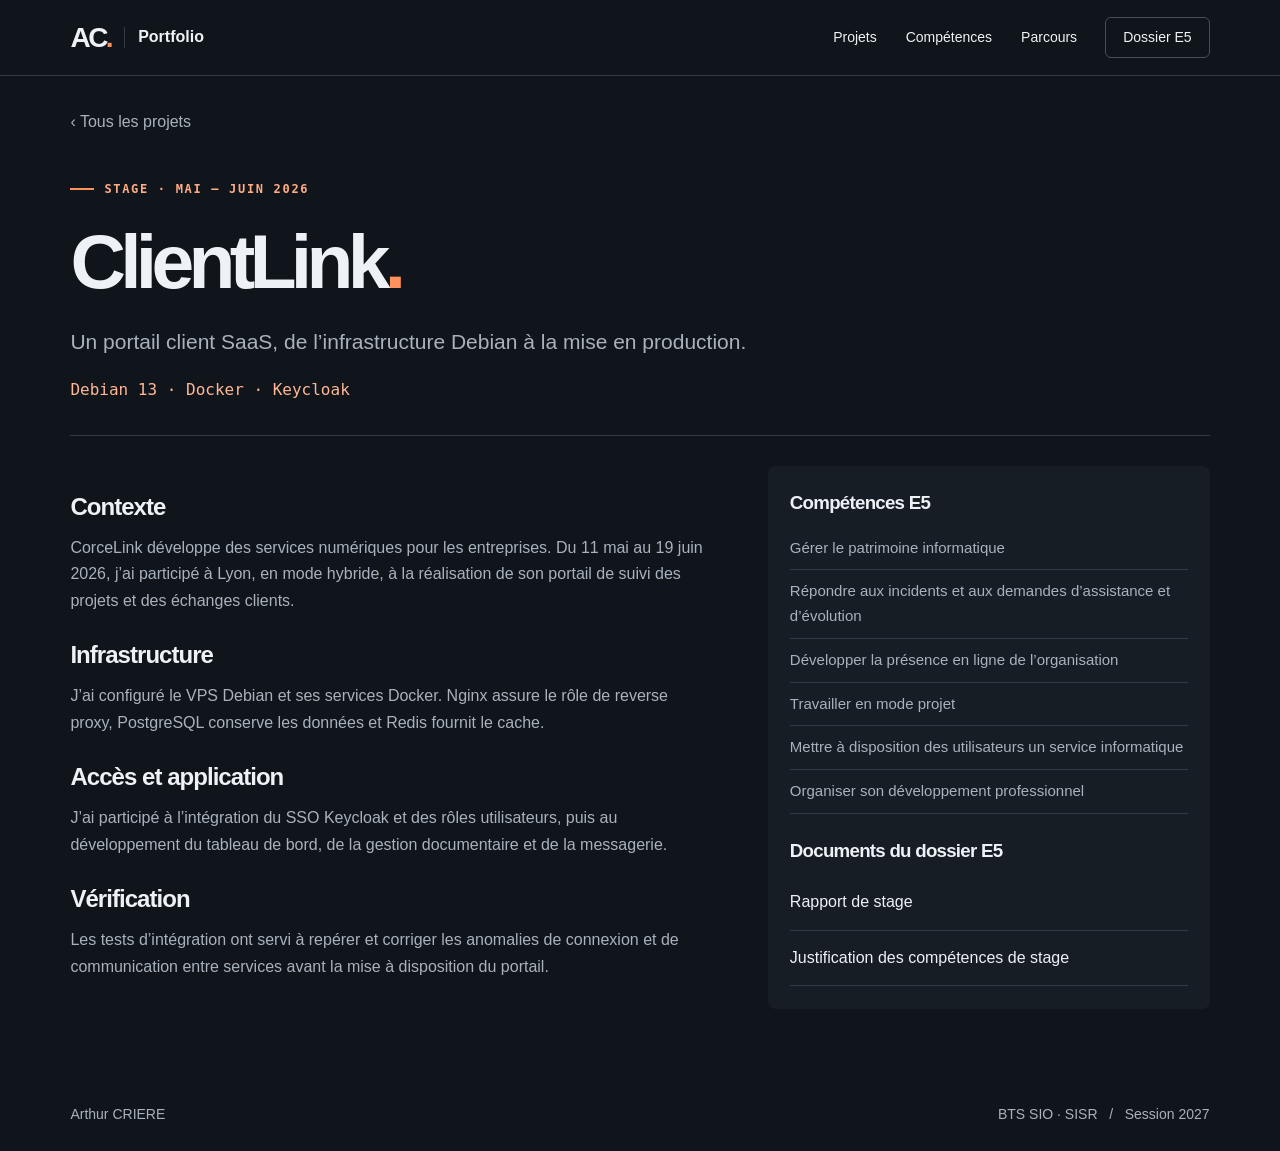
==== clientlink.html @ 7242820e "Publier le portfolio BTS SIO SISR pour GitHub Pages" ====
<!doctype html><html lang="fr"><head><meta charset="utf-8"><meta name="viewport" content="width=device-width,initial-scale=1"><title>ClientLink — Arthur CRIERE</title><meta name="description" content="Un portail client SaaS, de l’infrastructure Debian à la mise en production."><meta name="theme-color" content="#10151b"><link rel="icon" href="icon.svg"><link rel="stylesheet" href="style.css"></head><body><a class="skip" href="#main">Aller au contenu</a><header><div class="bar"><a class="brand" href="index.html" aria-label="Arthur CRIERE, accueil"><b>AC<span>.</span></b><i></i>Portfolio</a><nav aria-label="Navigation principale"><a href="index.html#projets">Projets</a><a href="index.html#competences">Compétences</a><a href="index.html#parcours">Parcours</a></nav><a class="dossier" href="index.html#dossier">Dossier E5</a></div></header><main class="detail" id="main"><a class="backlink" href="index.html#projets">‹ Tous les projets</a><div class="eyebrow"><i></i>STAGE · MAI – JUIN 2026</div><h1>ClientLink<span>.</span></h1><p class="lead">Un portail client SaaS, de l’infrastructure Debian à la mise en production.</p><div class="tags">Debian 13 · Docker · Keycloak</div><div class="detailgrid"><div><h2>Contexte</h2><p>CorceLink développe des services numériques pour les entreprises. Du 11 mai au 19 juin 2026, j’ai participé à Lyon, en mode hybride, à la réalisation de son portail de suivi des projets et des échanges clients.</p><h2>Infrastructure</h2><p>J’ai configuré le VPS Debian et ses services Docker. Nginx assure le rôle de reverse proxy, PostgreSQL conserve les données et Redis fournit le cache.</p><h2>Accès et application</h2><p>J’ai participé à l’intégration du SSO Keycloak et des rôles utilisateurs, puis au développement du tableau de bord, de la gestion documentaire et de la messagerie.</p><h2>Vérification</h2><p>Les tests d’intégration ont servi à repérer et corriger les anomalies de connexion et de communication entre services avant la mise à disposition du portail.</p></div><aside><h3>Compétences E5</h3><p class="skill">Gérer le patrimoine informatique</p><p class="skill">Répondre aux incidents et aux demandes d’assistance et d’évolution</p><p class="skill">Développer la présence en ligne de l’organisation</p><p class="skill">Travailler en mode projet</p><p class="skill">Mettre à disposition des utilisateurs un service informatique</p><p class="skill">Organiser son développement professionnel</p><h3>Documents du dossier E5</h3><div class="doc">Rapport de stage</div><div class="doc">Justification des compétences de stage</div></aside></div></main><footer>Arthur CRIERE <span>BTS SIO · SISR &nbsp; / &nbsp; Session 2027</span></footer><script src="transition.js"></script></body></html>
---- style.css ----
:root{color-scheme:dark;--bg:#10151b;--panel:#161d25;--text:#eef1f5;--muted:#a8b2bd;--line:#313b46;--orange:#ff915c;--mono:ui-monospace,"DejaVu Sans Mono",monospace}*{box-sizing:border-box}html{scroll-behavior:smooth;scroll-padding-top:30px}body{margin:0;background:var(--bg);color:var(--text);font:16px/1.55 Inter,"Helvetica Neue",Arial,sans-serif}main,.bar,footer{width:min(1240px,89%);margin:auto}a{color:inherit;text-decoration:none}a:focus-visible,button:focus-visible,summary:focus-visible{outline:3px solid var(--orange);outline-offset:5px}.skip{position:absolute;top:-100px}.skip:focus{top:4px;background:var(--bg);z-index:9}header{border-bottom:1px solid var(--line)}.bar{display:flex;align-items:center;height:75px;gap:28px}.brand{display:flex;align-items:center;gap:13px;font-size:16px;font-weight:600}.brand b{font-size:28px;letter-spacing:-2.5px}.brand i{width:1px;height:21px;background:var(--line)}nav{display:flex;gap:29px;margin-left:auto}nav a,.dossier{font-size:14px}.dossier,.secondary{border:1px solid #43505c;border-radius:6px}.dossier{padding:9px 17px}.brand span,h1 span,section h2>span{color:var(--orange)}nav a:hover,.doc:hover,.backlink:hover,.timeline a:hover{color:var(--orange)}.hero{display:grid;grid-template-columns:1fr 1fr;align-items:center;gap:4%;padding:64px 0 44px}.eyebrow,.meta,.strip,.caption,.tags,.thumb small{font-family:var(--mono)}.eyebrow{display:flex;align-items:center;gap:10px;font-size:12px;letter-spacing:.14em;font-weight:600;color:#ffac85}.eyebrow i{height:2px;width:24px;background:var(--orange)}h1,h2,h3,p{margin:0}h1{font-size:clamp(70px,7.7vw,116px);line-height:.89;letter-spacing:-.074em;margin:25px 0;font-weight:720}.intro h2{font-size:clamp(21px,1.9vw,29px);line-height:1.2;letter-spacing:-.045em}.intro p{max-width:490px;margin-top:14px}p{color:var(--muted);line-height:1.65}.buttons{display:flex;gap:10px;margin-top:25px}.primary,.secondary{padding:11px 18px;font-size:14px;font-weight:650}.primary{background:var(--orange);color:#19140f;border-radius:6px}.primary:hover{background:#ffab83}.secondary:hover,.dossier:hover{border-color:var(--orange)}.visual{position:relative;background:radial-gradient(ellipse at 50% 58%,#1f2a35,transparent 68%)}.visual img{width:100%;height:auto;display:block;animation:arrive .8s both}.caption{display:flex;justify-content:space-between;padding:14px 6px;border-top:1px solid var(--line);color:var(--muted);font-size:12px;letter-spacing:.09em}.corn{position:absolute;width:12px;height:12px;border-top:1px solid #687582;top:0}.tl{left:0;border-left:1px solid #687582}.tr{right:0;border-right:1px solid #687582}.strip{border-block:1px solid var(--line);display:flex;align-items:center;gap:25px;font-size:13px;color:#c0c9d2;padding:15px 0}.strip span+span{border-left:1px solid var(--line);padding-left:25px}.strip i{display:inline-block;background:var(--orange);width:7px;height:7px;margin-right:9px}.strip b{font-weight:400;color:#788695}.sectionhead{display:flex;align-items:center;justify-content:space-between;gap:14px}section[id]{padding:58px 0;border-bottom:1px solid var(--line)}section[id] h2{font-size:clamp(35px,4vw,56px);line-height:1.15;letter-spacing:-.062em;margin:9px 0 24px}.filters{display:flex;gap:4px;padding:3px;border:1px solid var(--line);border-radius:8px}.filters button{background:transparent;color:var(--muted);border:0;border-radius:5px;font:inherit;font-size:14px;padding:7px 13px;cursor:pointer}.filters button[aria-pressed=true]{background:#333e48;color:white}.grid{display:grid;grid-template-columns:repeat(3,1fr);gap:18px}.card{display:block;border:1px solid var(--line);border-radius:10px;overflow:hidden;background:var(--panel);transition:transform .22s,border-color .22s}.card:hover{transform:translateY(-4px);border-color:#9a715a}.card[hidden]{display:none}.thumb{height:165px;background-color:#27303a;background-image:linear-gradient(135deg,#ffffff06,transparent),radial-gradient(#808c9755 .8px,transparent .8px);background-size:auto,13px 13px;position:relative;overflow:hidden;border-bottom:1px solid var(--line)}.thumb0{background-color:#49332b}.thumb1{background-color:#283747}.thumb2{background-color:#263a37}.thumb small{position:absolute;bottom:10px;left:13px;font-size:11px;letter-spacing:.12em;color:#d8dfe4}.diagram{position:absolute;inset:0;display:grid;place-items:center;transform:rotate(-8deg) skewY(-2deg)}.dash{width:160px;height:96px;border:1px solid #ae8469;background:#22282c;box-shadow:6px 8px #1c2024;padding:8px 10px;color:#ffc5a5;line-height:1.1}.dash b{font-size:10px}.dash i,.dash em,.dash u{display:block;background:#48525b;margin:5px 0;height:3px}.dash u{display:inline-block;width:28%;height:21px;background:#5e504b;margin-right:4%}.dash u:nth-last-child(2){margin-right:0}.dash em{height:8px;width:74%;background:#b98567}.window,.monitor{width:114px;height:72px;border:2px solid #7c9cb9;background:linear-gradient(145deg,#435e75,#233545);border-top-width:9px;box-shadow:5px 6px #19242e;display:grid;place-items:center}.window b,.monitor b{font:36px/1 Arial;color:#a8c4db}.window.back{position:absolute;transform:translate(-25px,-13px);opacity:.8}.window:not(.back){z-index:1;transform:translate(12px,9px)}.monitor{width:133px;height:80px;border:4px solid #83988b;background:linear-gradient(150deg,#709183,#334b46)}.monitor:after{content:"";position:absolute;background:#8a9a92;width:37px;height:6px;top:78%}.ports,.rack{display:flex;gap:3px;background:#333f4c;padding:12px;border:2px solid #7a8996;box-shadow:4px 8px #17202a}.ports i{width:8px;height:13px;background:#111a23;border-bottom:2px solid var(--orange)}.rack{display:grid;gap:3px}.rack i{width:85px;height:9px;background:#202a33;border-left:5px solid #c98668}.cardbody{padding:19px 20px 23px}.meta{font-size:12px;color:#c4cdd6}.card h3,.timeline h3{font-size:23px;letter-spacing:-.045em;margin:7px 0}.card p{font-size:15px}.timeline,.detailgrid{display:grid;grid-template-columns:1fr 1fr;gap:5%}.timeline article{border-left:2px solid var(--orange);padding-left:20px}.timeline a{display:inline-block;margin-top:10px;text-decoration:underline}.doc{display:flex;justify-content:space-between;align-items:center;gap:15px;padding:15px 0;border-bottom:1px solid var(--line)}.doc span{color:var(--orange)}details{border-bottom:1px solid var(--line)}details:first-of-type{margin-top:22px}summary{cursor:pointer;font-size:18px;padding:18px 3px}details .doc{padding-left:24px}footer{padding:25px 0;display:flex;justify-content:space-between;color:var(--muted);font-size:14px}.detail{padding:34px 0 70px}.backlink{display:inline-block;color:var(--muted);margin-bottom:45px}.detail h1{font-size:clamp(46px,6vw,86px);line-height:1;max-width:960px}.lead{font-size:21px}.tags{margin-top:18px;color:#ffb794}.detailgrid{grid-template-columns:1.45fr 1fr;border-top:1px solid var(--line);margin-top:32px;padding-top:30px}.detailgrid h2,.detailgrid h3{margin:22px 0 10px;letter-spacing:-.04em}.detailgrid aside{background:var(--panel);padding:0 22px 23px;border-radius:8px;align-self:start}.skill{padding:9px 0;border-bottom:1px solid var(--line);font-size:15px}@keyframes arrive{from{opacity:.1;transform:translateY(10px)}to{opacity:1;transform:none}}@media(max-width:800px){.hero{gap:10px}.grid{grid-template-columns:repeat(2,1fr)}.bar{gap:14px}nav{gap:15px}}@media(max-width:640px){main,.bar,footer{width:90%}.bar{height:auto;padding:10px 0;flex-wrap:wrap;justify-content:space-between}.brand{font-size:14px}.dossier{order:1}nav{order:2;width:100%;margin:0;justify-content:space-between}nav a{padding:6px 0}.hero{grid-template-columns:1fr;padding:35px 0 15px}.visual{max-width:430px;width:100%;margin:16px auto 0}.hero h1{margin:20px 0}.strip{gap:10px;font-size:11px}.strip span+span{padding-left:10px}.sectionhead{display:block}.filters{width:max-content;margin-bottom:18px}.grid,.timeline,.detailgrid{grid-template-columns:1fr;gap:18px}.thumb{height:174px}section[id]{padding:35px 0}.buttons{flex-wrap:wrap}footer{flex-wrap:wrap;gap:10px}.detail h1{overflow-wrap:anywhere}}@media(prefers-reduced-motion:reduce){*{scroll-behavior:auto!important;animation:none!important;transition:none!important}}

/* Interactive infrastructure illustration */
.hero{isolation:isolate;position:relative}.hero::before{content:"";position:absolute;inset:0 -5vw;z-index:-1;pointer-events:none;background:radial-gradient(ellipse at 79% 54%,#79452a20,transparent 44%)}
.visual{perspective:900px;background:radial-gradient(ellipse at 52% 62%,#68483129,transparent 68%)}
.stage3d{position:relative;isolation:isolate;transform:rotateX(var(--tilt-x,0deg)) rotateY(var(--tilt-y,0deg));transition:transform .25s ease-out}
.machine{position:relative;display:block;width:100%;height:auto}.orbit{position:absolute;left:19%;top:51%;width:62%;height:31%;border:1px solid #9f6d473b;border-radius:50%;transform:rotate(-13deg);box-shadow:0 0 45px #ff8e420e,inset 0 0 32px #ff8e420a}.orbit:after{content:"";position:absolute;inset:-16% -8%;border:1px dashed #ba896334;border-radius:50%}
.caption{align-items:center}.explode{color:#e6c4b0;background:#211e1d;border:1px solid #695040;border-radius:6px;padding:8px 12px;font:inherit;cursor:pointer}.explode span{font-size:16px;vertical-align:middle;margin-right:4px}.explode[aria-pressed=true]{color:#151515;background:var(--orange)}.unit{transition:transform .8s cubic-bezier(.22,1,.36,1)}.visual.expanded .u2{transform:translateY(-32px)}.visual.expanded .u0{transform:translateY(31px)}.pulse{stroke:#ffad77;stroke-width:2.3;stroke-linecap:round;stroke-dasharray:5 95;animation:packet 4.4s linear infinite}.led{stroke:#ffbc85;filter:drop-shadow(0 0 2px #ff833f)}.assembly{animation:assemble 1.35s cubic-bezier(.18,.8,.24,1) backwards}.u1 .assembly{animation-delay:.14s}.u2 .assembly{animation-delay:.29s}.intro>*{animation:rise-in .8s cubic-bezier(.22,1,.36,1) backwards}.intro h1{animation-delay:.06s}.intro h2{animation-delay:.16s}.intro p{animation-delay:.22s}.intro .buttons{animation-delay:.29s}.primary,.secondary{display:inline-flex;align-items:center;transition:transform .2s,background .2s}.primary:hover,.secondary:hover{transform:translateY(-2px)}.card .diagram{transition:transform .55s cubic-bezier(.2,.8,.2,1)}.card:hover .diagram,.card:focus-visible .diagram{transform:rotate(-3deg) skewY(-2deg) scale(1.065)}.revealed{animation:rise-in .65s cubic-bezier(.18,.75,.3,1) backwards;animation-delay:var(--delay,0ms)}
@keyframes packet{from{stroke-dashoffset:105}to{stroke-dashoffset:5}}
@keyframes assemble{from{opacity:0;transform:translate(0,-46px)}to{opacity:1;transform:translate(0,0)}}
@keyframes rise-in{from{opacity:0;translate:0 17px}to{opacity:1;translate:0 0}}
@media(prefers-reduced-motion:reduce){.stage3d{transform:none}.pulse{display:none}}
.matrixwrap{overflow:auto;margin-top:23px;border:1px solid var(--line);border-radius:10px;scrollbar-color:#63717d var(--panel)}.matrixwrap:focus-visible{outline:2px solid var(--orange);outline-offset:3px}.matrix{width:100%;min-width:770px;border-collapse:separate;border-spacing:0;font-size:15px}.matrix td,.matrix th{padding:14px 10px;border-bottom:1px solid var(--line);text-align:center}.matrix thead th{background:#202a35;font-size:14px;line-height:1.4}.matrix th:first-child{position:sticky;left:0;text-align:left;min-width:150px;width:27%;background:#19212a;padding-left:17px;border-right:1px solid var(--line)}.matrix tbody tr:last-child>*{border-bottom:0}.matrix tbody tr:hover>*{background-color:#212b35}.matrix a{text-decoration:underline;text-decoration-color:#596572;text-underline-offset:4px}.matrix a:hover{color:var(--orange)}.matrix .yes,.matrix .proposal{font-weight:700;font-size:21px;line-height:1}.yes{color:#a2dcba}.proposal{color:var(--orange)}.empty{color:#86929e}.sr{position:absolute;width:1px;height:1px;padding:0;margin:-1px;overflow:hidden;clip-path:inset(50%);white-space:nowrap}.fullnames summary{font-size:15px}.fullnames li{margin:6px 0}.techmark{font:600 26px var(--mono);border:1px solid #94a3ac75;padding:12px 16px;background:#19232c;box-shadow:5px 5px 0 #0e141b7a}.art-hellmetz{background-color:#443140}.art-hsrp{background-color:#2f414e}.art-web-debian{background-color:#3f3434}@media(max-width:640px){.matrix th:first-child{width:150px;max-width:150px}.matrixwrap{margin-inline:-2px}}
.visual{border-radius:14px;background:radial-gradient(ellipse at 55% 47%,#51352455,transparent 60%),linear-gradient(135deg,#17202b,#10161d 64%,#201c1a);border:1px solid #48505b70;box-shadow:inset 0 1px #ffffff10,0 22px 55px -32px #000;overflow:hidden}
.visual .corn{display:none}.stage3d{background-image:linear-gradient(#778da012 1px,transparent 1px),linear-gradient(90deg,#778da012 1px,transparent 1px);background-size:32px 32px}.lightfield{position:absolute;inset:0;overflow:hidden;pointer-events:none}.lightfield:after{content:"";position:absolute;inset:-55%;background:conic-gradient(from 80deg,transparent 0 77%,#ffa96a16 84%,transparent 91%);animation:radar 16s linear infinite}.visual .caption{margin:0 14px;padding:10px 0 6px;border-top:1px solid #4b555b90}.trace,.explode{font:500 13px/1.15 var(--mono);min-height:40px;cursor:pointer}.trace{border:0;border-radius:5px;background:#ff9c70;color:#17120e;padding:8px 12px}.trace:hover{background:#ffb38e}.trace-status{font:12px/1.45 var(--mono);padding:3px 15px 12px;color:#bec7d0}.tracewire{stroke:#ffa470;stroke-width:1.1;opacity:.26}.tracebeam{stroke:#ffd0a5;stroke-width:2.5;stroke-dasharray:0 2000;opacity:0;filter:drop-shadow(0 0 5px #ffa06a)}.spark{opacity:0;filter:drop-shadow(0 0 6px #ffa55e)}.tracing .spark{opacity:1}.tracing .tracebeam{opacity:1;animation:traceglow 2.4s linear both}.tracing .unit .led{animation:blink .32s alternate infinite}.intro h1{animation:headline-in 1.05s cubic-bezier(.16,1,.3,1) both}.detail h1{animation:headline-in .7s cubic-bezier(.16,1,.3,1) both}.card:hover .thumb{box-shadow:inset 0 -2px #ffa075}.detailgrid aside{animation:rise-in .65s ease-out both}
@keyframes radar{to{transform:rotate(360deg)}}@keyframes traceglow{from{stroke-dasharray:0 2000}to{stroke-dasharray:800 2000}}@keyframes blink{to{opacity:.28}}@keyframes headline-in{from{clip-path:inset(0 0 95% 0);transform:translateY(15px);opacity:.3}to{clip-path:inset(-10%);transform:none;opacity:1}}
@view-transition{navigation:auto}::view-transition-old(root){animation:page-out .17s ease-in both}::view-transition-new(root){animation:page-in .32s ease-out both}::view-transition-group(project-title){animation-duration:.43s;animation-timing-function:cubic-bezier(.2,.75,.25,1)}@keyframes page-out{to{opacity:0}}@keyframes page-in{from{opacity:0;transform:translateY(6px)}}
@media(prefers-reduced-motion:reduce){::view-transition-group(*),::view-transition-old(*),::view-transition-new(*){animation:none!important}.tracing .spark{opacity:0}}
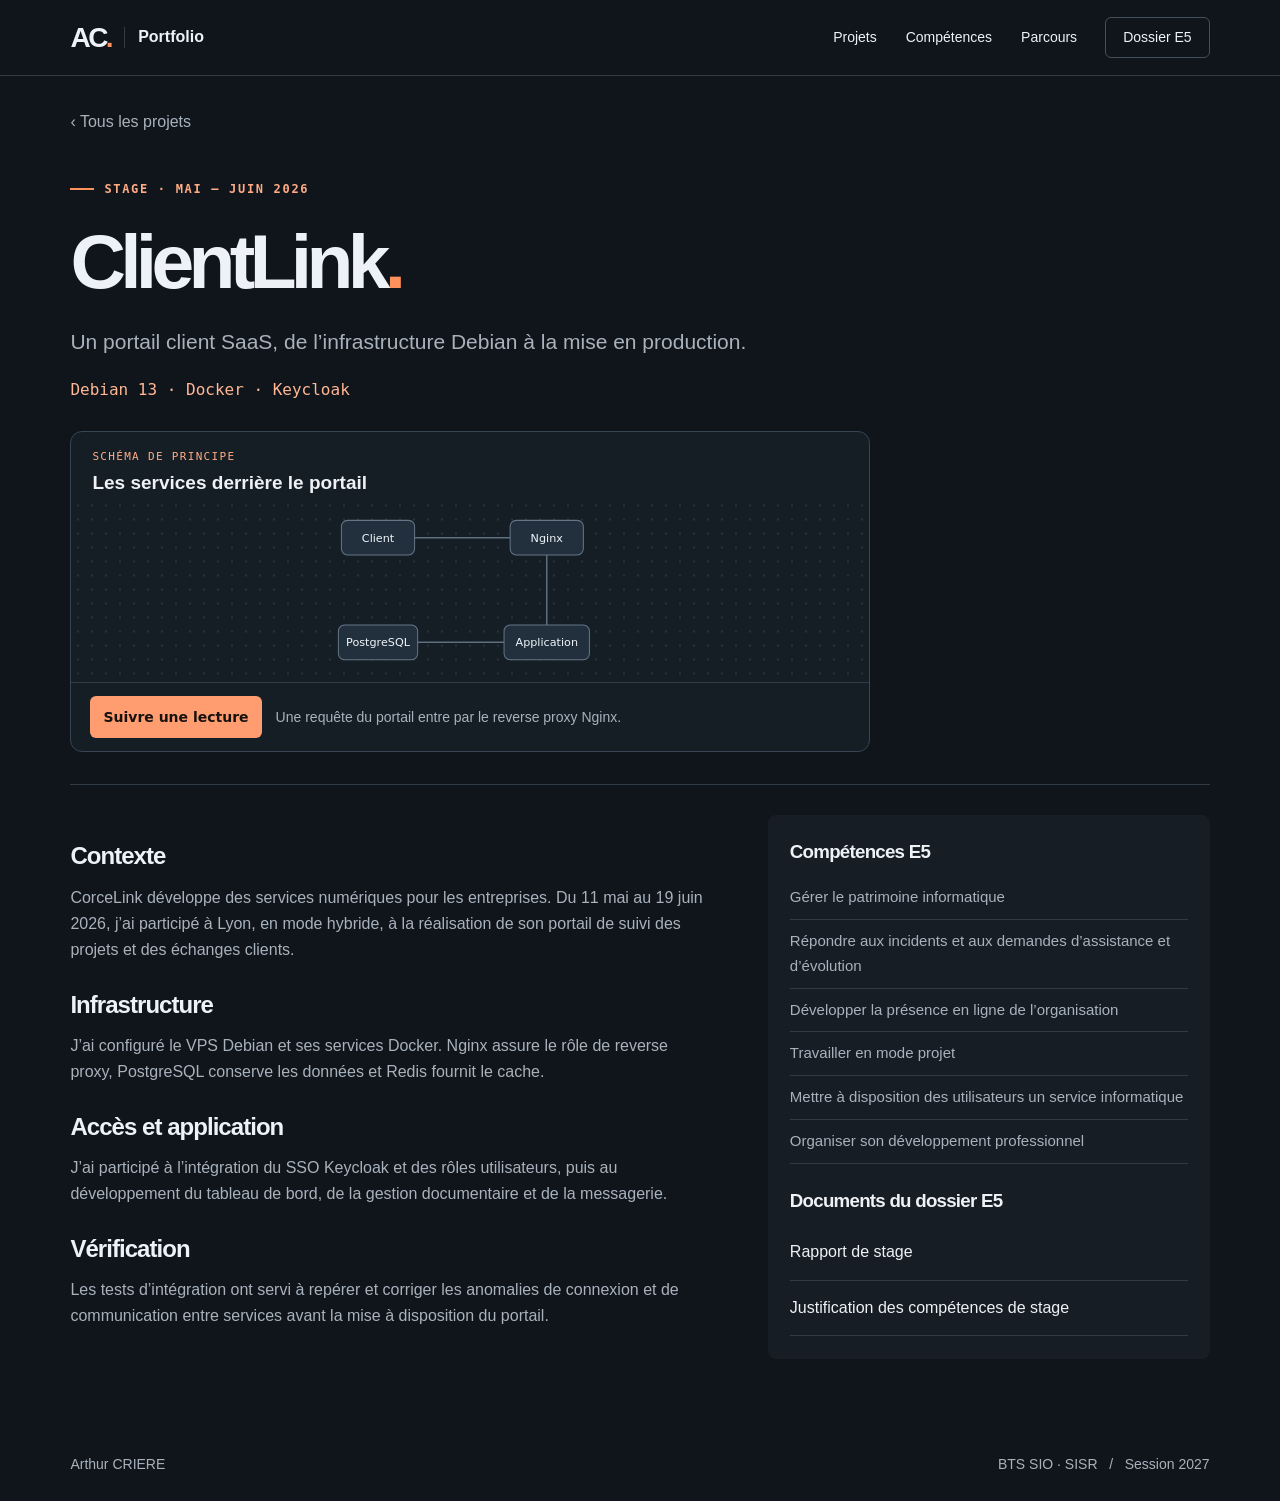
==== commit 13339316: "Illustrer les neuf projets avec des schémas techniques interactifs" ====
--- a/clientlink.html
+++ b/clientlink.html
@@ -1 +1 @@
-<!doctype html><html lang="fr"><head><meta charset="utf-8"><meta name="viewport" content="width=device-width,initial-scale=1"><title>ClientLink — Arthur CRIERE</title><meta name="description" content="Un portail client SaaS, de l’infrastructure Debian à la mise en production."><meta name="theme-color" content="#10151b"><link rel="icon" href="icon.svg"><link rel="stylesheet" href="style.css"></head><body><a class="skip" href="#main">Aller au contenu</a><header><div class="bar"><a class="brand" href="index.html" aria-label="Arthur CRIERE, accueil"><b>AC<span>.</span></b><i></i>Portfolio</a><nav aria-label="Navigation principale"><a href="index.html#projets">Projets</a><a href="index.html#competences">Compétences</a><a href="index.html#parcours">Parcours</a></nav><a class="dossier" href="index.html#dossier">Dossier E5</a></div></header><main class="detail" id="main"><a class="backlink" href="index.html#projets">‹ Tous les projets</a><div class="eyebrow"><i></i>STAGE · MAI – JUIN 2026</div><h1>ClientLink<span>.</span></h1><p class="lead">Un portail client SaaS, de l’infrastructure Debian à la mise en production.</p><div class="tags">Debian 13 · Docker · Keycloak</div><div class="detailgrid"><div><h2>Contexte</h2><p>CorceLink développe des services numériques pour les entreprises. Du 11 mai au 19 juin 2026, j’ai participé à Lyon, en mode hybride, à la réalisation de son portail de suivi des projets et des échanges clients.</p><h2>Infrastructure</h2><p>J’ai configuré le VPS Debian et ses services Docker. Nginx assure le rôle de reverse proxy, PostgreSQL conserve les données et Redis fournit le cache.</p><h2>Accès et application</h2><p>J’ai participé à l’intégration du SSO Keycloak et des rôles utilisateurs, puis au développement du tableau de bord, de la gestion documentaire et de la messagerie.</p><h2>Vérification</h2><p>Les tests d’intégration ont servi à repérer et corriger les anomalies de connexion et de communication entre services avant la mise à disposition du portail.</p></div><aside><h3>Compétences E5</h3><p class="skill">Gérer le patrimoine informatique</p><p class="skill">Répondre aux incidents et aux demandes d’assistance et d’évolution</p><p class="skill">Développer la présence en ligne de l’organisation</p><p class="skill">Travailler en mode projet</p><p class="skill">Mettre à disposition des utilisateurs un service informatique</p><p class="skill">Organiser son développement professionnel</p><h3>Documents du dossier E5</h3><div class="doc">Rapport de stage</div><div class="doc">Justification des compétences de stage</div></aside></div></main><footer>Arthur CRIERE <span>BTS SIO · SISR &nbsp; / &nbsp; Session 2027</span></footer><script src="transition.js"></script></body></html>+<!doctype html><html lang="fr"><head><meta charset="utf-8"><meta name="viewport" content="width=device-width,initial-scale=1"><title>ClientLink — Arthur CRIERE</title><meta name="description" content="Un portail client SaaS, de l’infrastructure Debian à la mise en production."><meta name="theme-color" content="#10151b"><link rel="icon" href="icon.svg"><link rel="stylesheet" href="style.css"><link rel="stylesheet" href="schema.css"></head><body><a class="skip" href="#main">Aller au contenu</a><header><div class="bar"><a class="brand" href="index.html" aria-label="Arthur CRIERE, accueil"><b>AC<span>.</span></b><i></i>Portfolio</a><nav aria-label="Navigation principale"><a href="index.html#projets">Projets</a><a href="index.html#competences">Compétences</a><a href="index.html#parcours">Parcours</a></nav><a class="dossier" href="index.html#dossier">Dossier E5</a></div></header><main class="detail" id="main"><a class="backlink" href="index.html#projets">‹ Tous les projets</a><div class="eyebrow"><i></i>STAGE · MAI – JUIN 2026</div><h1>ClientLink<span>.</span></h1><p class="lead">Un portail client SaaS, de l’infrastructure Debian à la mise en production.</p><div class="tags">Debian 13 · Docker · Keycloak</div><figure class="schematic sequence" data-initial="Une requête du portail entre par le reverse proxy Nginx." data-result="L’application interroge PostgreSQL pour lire les données du portail." data-start="Suivre une lecture" data-reset=""><figcaption><small>SCHÉMA DE PRINCIPE</small><strong>Les services derrière le portail</strong></figcaption><svg viewBox="0 0 345 182" role="img" aria-label="Les services derrière le portail. Client, Nginx, Application, PostgreSQL."><g class="edge e0"><path d="M82 40 L248 40"/><path class="signal" pathLength="100" d="M82 40 L248 40"/></g><g class="edge e1"><path d="M248 40 L248 143"/><path class="signal" pathLength="100" d="M248 40 L248 143"/></g><g class="edge e2"><path d="M248 143 L82 143"/><path class="signal" pathLength="100" d="M248 143 L82 143"/></g><g class="station n0" transform="translate(82 40)"><rect x="-36.0" y="-17" width="72" height="34" rx="6"/><text y="4" text-anchor="middle">Client</text></g><g class="station n1" transform="translate(248 40)"><rect x="-36.0" y="-17" width="72" height="34" rx="6"/><text y="4" text-anchor="middle">Nginx</text></g><g class="station n2" transform="translate(248 143)"><rect x="-42.0" y="-17" width="84" height="34" rx="6"/><text y="4" text-anchor="middle">Application</text></g><g class="station n3" transform="translate(82 143)"><rect x="-39.0" y="-17" width="78" height="34" rx="6"/><text y="4" text-anchor="middle">PostgreSQL</text></g></svg><div class="simcontrols"><button type="button">Suivre une lecture</button><p aria-live="polite">Une requête du portail entre par le reverse proxy Nginx.</p></div></figure><div class="detailgrid"><div><h2>Contexte</h2><p>CorceLink développe des services numériques pour les entreprises. Du 11 mai au 19 juin 2026, j’ai participé à Lyon, en mode hybride, à la réalisation de son portail de suivi des projets et des échanges clients.</p><h2>Infrastructure</h2><p>J’ai configuré le VPS Debian et ses services Docker. Nginx assure le rôle de reverse proxy, PostgreSQL conserve les données et Redis fournit le cache.</p><h2>Accès et application</h2><p>J’ai participé à l’intégration du SSO Keycloak et des rôles utilisateurs, puis au développement du tableau de bord, de la gestion documentaire et de la messagerie.</p><h2>Vérification</h2><p>Les tests d’intégration ont servi à repérer et corriger les anomalies de connexion et de communication entre services avant la mise à disposition du portail.</p></div><aside><h3>Compétences E5</h3><p class="skill">Gérer le patrimoine informatique</p><p class="skill">Répondre aux incidents et aux demandes d’assistance et d’évolution</p><p class="skill">Développer la présence en ligne de l’organisation</p><p class="skill">Travailler en mode projet</p><p class="skill">Mettre à disposition des utilisateurs un service informatique</p><p class="skill">Organiser son développement professionnel</p><h3>Documents du dossier E5</h3><div class="doc">Rapport de stage</div><div class="doc">Justification des compétences de stage</div></aside></div></main><footer>Arthur CRIERE <span>BTS SIO · SISR &nbsp; / &nbsp; Session 2027</span></footer><script src="transition.js"></script><script src="schema.js"></script></body></html>
--- a/schema.css
+++ b/schema.css
@@ -0,0 +1 @@
+.schematic{max-width:800px;margin:28px 0 8px;overflow:hidden;border:1px solid #394552;background:#151d25;border-radius:12px}.schematic figcaption{padding:17px 21px 0;display:grid;gap:4px}.schematic small{font:11px/1.4 var(--mono);letter-spacing:.12em;color:#ffad85}.schematic strong{font-size:19px}.schematic svg{width:100%;height:185px;display:block;background:radial-gradient(#65738342 .7px,transparent .9px) 50% 50% / 14px 14px}.edge path{fill:none;stroke:#5e7080;stroke-width:1.5}.edge .signal{stroke:#ffb386;stroke-width:3;stroke-linecap:round;stroke-dasharray:10 90;opacity:0}.station rect{fill:#22303d;stroke:#657585}.station text{fill:#eff4f9;font:11px system-ui,sans-serif}.fork:not(.alternate) :is(.e0,.e1) path:first-child,.fork.alternate :is(.e2,.e3) path:first-child{stroke:#ff9c6b;stroke-width:2.5}.fork.alternate .n1 rect{stroke-dasharray:3 2;fill:#192027}.fork.alternate .n1 text{fill:#acb4bd}.running.sequence .signal,.running.fork:not(.alternate) :is(.e0,.e1) .signal,.running.fork.alternate :is(.e2,.e3) .signal{animation:signal-go .58s ease-in-out 1 both}.running .e1 .signal,.running.fork .e3 .signal{animation-delay:.5s!important}.running.sequence .e2 .signal{animation-delay:1s}.simcontrols{padding:13px 19px;display:flex;align-items:center;gap:14px;border-top:1px solid var(--line)}.simcontrols button{background:#ff9c70;color:#17120e;border:0;border-radius:6px;padding:10px 13px;min-height:42px;font:600 14px system-ui;cursor:pointer;flex-shrink:0}.simcontrols p{font-size:14px;line-height:1.45}.schematic:has(.simcontrols button:focus-visible){border-color:#ff9c70}@keyframes signal-go{0%{opacity:0;stroke-dashoffset:10}12%,85%{opacity:1}100%{opacity:0;stroke-dashoffset:-90}}@media(max-width:550px){.simcontrols{align-items:flex-start;flex-direction:column}.schematic svg{height:auto}}@media(prefers-reduced-motion:reduce){.schematic .signal{animation:none!important}}
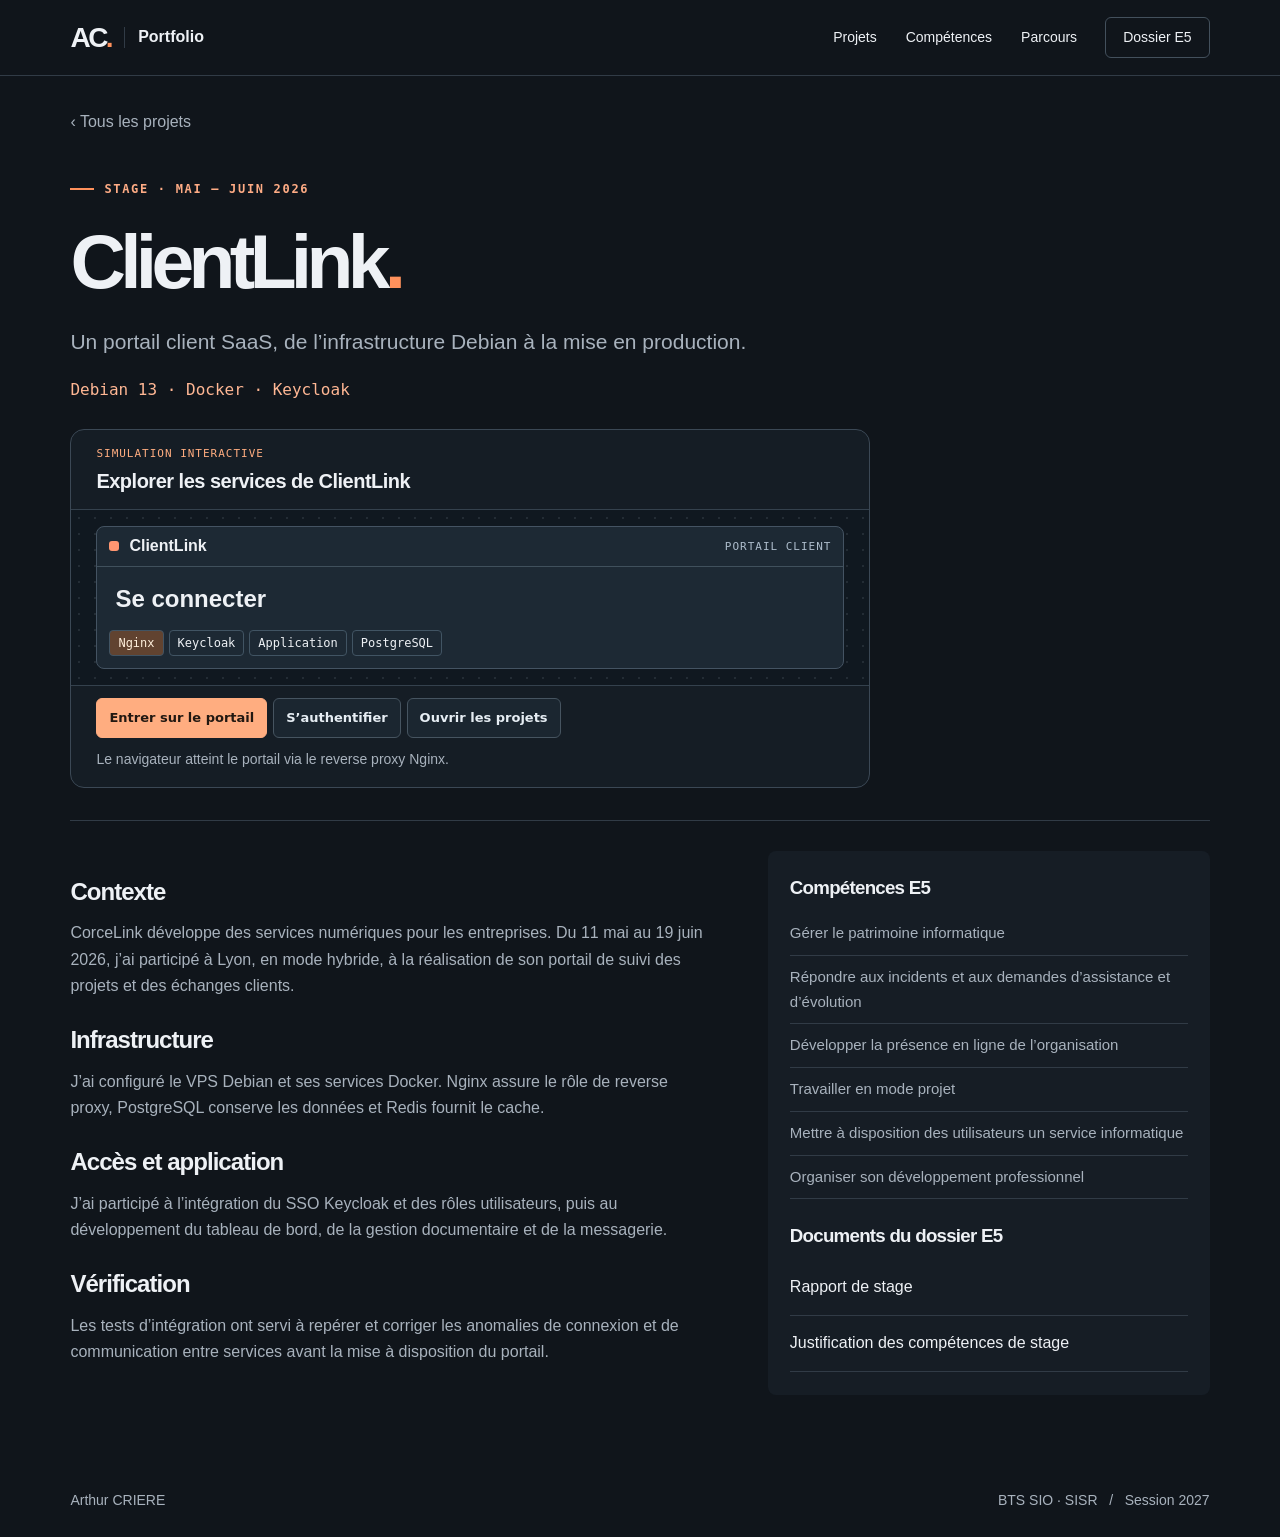
==== commit 11261536: "Personnaliser les neuf démonstrations selon les gestes techniques de chaque projet" ====
--- a/clientlink.html
+++ b/clientlink.html
@@ -1 +1 @@
-<!doctype html><html lang="fr"><head><meta charset="utf-8"><meta name="viewport" content="width=device-width,initial-scale=1"><title>ClientLink — Arthur CRIERE</title><meta name="description" content="Un portail client SaaS, de l’infrastructure Debian à la mise en production."><meta name="theme-color" content="#10151b"><link rel="icon" href="icon.svg"><link rel="stylesheet" href="style.css"><link rel="stylesheet" href="schema.css"></head><body><a class="skip" href="#main">Aller au contenu</a><header><div class="bar"><a class="brand" href="index.html" aria-label="Arthur CRIERE, accueil"><b>AC<span>.</span></b><i></i>Portfolio</a><nav aria-label="Navigation principale"><a href="index.html#projets">Projets</a><a href="index.html#competences">Compétences</a><a href="index.html#parcours">Parcours</a></nav><a class="dossier" href="index.html#dossier">Dossier E5</a></div></header><main class="detail" id="main"><a class="backlink" href="index.html#projets">‹ Tous les projets</a><div class="eyebrow"><i></i>STAGE · MAI – JUIN 2026</div><h1>ClientLink<span>.</span></h1><p class="lead">Un portail client SaaS, de l’infrastructure Debian à la mise en production.</p><div class="tags">Debian 13 · Docker · Keycloak</div><figure class="schematic sequence" data-initial="Une requête du portail entre par le reverse proxy Nginx." data-result="L’application interroge PostgreSQL pour lire les données du portail." data-start="Suivre une lecture" data-reset=""><figcaption><small>SCHÉMA DE PRINCIPE</small><strong>Les services derrière le portail</strong></figcaption><svg viewBox="0 0 345 182" role="img" aria-label="Les services derrière le portail. Client, Nginx, Application, PostgreSQL."><g class="edge e0"><path d="M82 40 L248 40"/><path class="signal" pathLength="100" d="M82 40 L248 40"/></g><g class="edge e1"><path d="M248 40 L248 143"/><path class="signal" pathLength="100" d="M248 40 L248 143"/></g><g class="edge e2"><path d="M248 143 L82 143"/><path class="signal" pathLength="100" d="M248 143 L82 143"/></g><g class="station n0" transform="translate(82 40)"><rect x="-36.0" y="-17" width="72" height="34" rx="6"/><text y="4" text-anchor="middle">Client</text></g><g class="station n1" transform="translate(248 40)"><rect x="-36.0" y="-17" width="72" height="34" rx="6"/><text y="4" text-anchor="middle">Nginx</text></g><g class="station n2" transform="translate(248 143)"><rect x="-42.0" y="-17" width="84" height="34" rx="6"/><text y="4" text-anchor="middle">Application</text></g><g class="station n3" transform="translate(82 143)"><rect x="-39.0" y="-17" width="78" height="34" rx="6"/><text y="4" text-anchor="middle">PostgreSQL</text></g></svg><div class="simcontrols"><button type="button">Suivre une lecture</button><p aria-live="polite">Une requête du portail entre par le reverse proxy Nginx.</p></div></figure><div class="detailgrid"><div><h2>Contexte</h2><p>CorceLink développe des services numériques pour les entreprises. Du 11 mai au 19 juin 2026, j’ai participé à Lyon, en mode hybride, à la réalisation de son portail de suivi des projets et des échanges clients.</p><h2>Infrastructure</h2><p>J’ai configuré le VPS Debian et ses services Docker. Nginx assure le rôle de reverse proxy, PostgreSQL conserve les données et Redis fournit le cache.</p><h2>Accès et application</h2><p>J’ai participé à l’intégration du SSO Keycloak et des rôles utilisateurs, puis au développement du tableau de bord, de la gestion documentaire et de la messagerie.</p><h2>Vérification</h2><p>Les tests d’intégration ont servi à repérer et corriger les anomalies de connexion et de communication entre services avant la mise à disposition du portail.</p></div><aside><h3>Compétences E5</h3><p class="skill">Gérer le patrimoine informatique</p><p class="skill">Répondre aux incidents et aux demandes d’assistance et d’évolution</p><p class="skill">Développer la présence en ligne de l’organisation</p><p class="skill">Travailler en mode projet</p><p class="skill">Mettre à disposition des utilisateurs un service informatique</p><p class="skill">Organiser son développement professionnel</p><h3>Documents du dossier E5</h3><div class="doc">Rapport de stage</div><div class="doc">Justification des compétences de stage</div></aside></div></main><footer>Arthur CRIERE <span>BTS SIO · SISR &nbsp; / &nbsp; Session 2027</span></footer><script src="transition.js"></script><script src="schema.js"></script></body></html>+<!doctype html><html lang="fr"><head><meta charset="utf-8"><meta name="viewport" content="width=device-width,initial-scale=1"><title>ClientLink — Arthur CRIERE</title><meta name="description" content="Un portail client SaaS, de l’infrastructure Debian à la mise en production."><meta name="theme-color" content="#10151b"><link rel="icon" href="icon.svg"><link rel="stylesheet" href="style.css"><link rel="stylesheet" href="schema.css"></head><body><a class="skip" href="#main">Aller au contenu</a><header><div class="bar"><a class="brand" href="index.html" aria-label="Arthur CRIERE, accueil"><b>AC<span>.</span></b><i></i>Portfolio</a><nav aria-label="Navigation principale"><a href="index.html#projets">Projets</a><a href="index.html#competences">Compétences</a><a href="index.html#parcours">Parcours</a></nav><a class="dossier" href="index.html#dossier">Dossier E5</a></div></header><main class="detail" id="main"><a class="backlink" href="index.html#projets">‹ Tous les projets</a><div class="eyebrow"><i></i>STAGE · MAI – JUIN 2026</div><h1>ClientLink<span>.</span></h1><p class="lead">Un portail client SaaS, de l’infrastructure Debian à la mise en production.</p><div class="tags">Debian 13 · Docker · Keycloak</div><figure class="lab lab-clientlink" data-mode="0"><figcaption><small>SIMULATION INTERACTIVE</small><strong>Explorer les services de ClientLink</strong></figcaption><div class="lab-screen"><div class="portal"><div class="appbar"><i></i><b>ClientLink</b><small>PORTAIL CLIENT</small></div><div class="portalview"><span class="when m0">Se connecter</span><span class="when m1">Session ouverte</span><span class="when m2">Mes projets</span></div><div class="services"><span>Nginx</span><span>Keycloak</span><span>Application</span><span>PostgreSQL</span></div></div></div><div class="lab-controls" role="group" aria-label="Explorer les services de ClientLink"><button type="button" data-mode="0" aria-pressed="true">Entrer sur le portail</button><button type="button" data-mode="1" aria-pressed="false">S’authentifier</button><button type="button" data-mode="2" aria-pressed="false">Ouvrir les projets</button></div><p class="lab-readout" role="status">Le navigateur atteint le portail via le reverse proxy Nginx.</p><script type="application/json" class="lab-states">["Le navigateur atteint le portail via le reverse proxy Nginx.", "Keycloak gère l’authentification SSO. Le portail dispose ensuite d’une session utilisateur.", "L’application consulte PostgreSQL pour afficher les données des projets."]</script></figure><div class="detailgrid"><div><h2>Contexte</h2><p>CorceLink développe des services numériques pour les entreprises. Du 11 mai au 19 juin 2026, j’ai participé à Lyon, en mode hybride, à la réalisation de son portail de suivi des projets et des échanges clients.</p><h2>Infrastructure</h2><p>J’ai configuré le VPS Debian et ses services Docker. Nginx assure le rôle de reverse proxy, PostgreSQL conserve les données et Redis fournit le cache.</p><h2>Accès et application</h2><p>J’ai participé à l’intégration du SSO Keycloak et des rôles utilisateurs, puis au développement du tableau de bord, de la gestion documentaire et de la messagerie.</p><h2>Vérification</h2><p>Les tests d’intégration ont servi à repérer et corriger les anomalies de connexion et de communication entre services avant la mise à disposition du portail.</p></div><aside><h3>Compétences E5</h3><p class="skill">Gérer le patrimoine informatique</p><p class="skill">Répondre aux incidents et aux demandes d’assistance et d’évolution</p><p class="skill">Développer la présence en ligne de l’organisation</p><p class="skill">Travailler en mode projet</p><p class="skill">Mettre à disposition des utilisateurs un service informatique</p><p class="skill">Organiser son développement professionnel</p><h3>Documents du dossier E5</h3><div class="doc">Rapport de stage</div><div class="doc">Justification des compétences de stage</div></aside></div></main><footer>Arthur CRIERE <span>BTS SIO · SISR &nbsp; / &nbsp; Session 2027</span></footer><script src="transition.js"></script><script src="schema.js"></script></body></html>
--- a/schema.css
+++ b/schema.css
@@ -1 +1,4 @@
-.schematic{max-width:800px;margin:28px 0 8px;overflow:hidden;border:1px solid #394552;background:#151d25;border-radius:12px}.schematic figcaption{padding:17px 21px 0;display:grid;gap:4px}.schematic small{font:11px/1.4 var(--mono);letter-spacing:.12em;color:#ffad85}.schematic strong{font-size:19px}.schematic svg{width:100%;height:185px;display:block;background:radial-gradient(#65738342 .7px,transparent .9px) 50% 50% / 14px 14px}.edge path{fill:none;stroke:#5e7080;stroke-width:1.5}.edge .signal{stroke:#ffb386;stroke-width:3;stroke-linecap:round;stroke-dasharray:10 90;opacity:0}.station rect{fill:#22303d;stroke:#657585}.station text{fill:#eff4f9;font:11px system-ui,sans-serif}.fork:not(.alternate) :is(.e0,.e1) path:first-child,.fork.alternate :is(.e2,.e3) path:first-child{stroke:#ff9c6b;stroke-width:2.5}.fork.alternate .n1 rect{stroke-dasharray:3 2;fill:#192027}.fork.alternate .n1 text{fill:#acb4bd}.running.sequence .signal,.running.fork:not(.alternate) :is(.e0,.e1) .signal,.running.fork.alternate :is(.e2,.e3) .signal{animation:signal-go .58s ease-in-out 1 both}.running .e1 .signal,.running.fork .e3 .signal{animation-delay:.5s!important}.running.sequence .e2 .signal{animation-delay:1s}.simcontrols{padding:13px 19px;display:flex;align-items:center;gap:14px;border-top:1px solid var(--line)}.simcontrols button{background:#ff9c70;color:#17120e;border:0;border-radius:6px;padding:10px 13px;min-height:42px;font:600 14px system-ui;cursor:pointer;flex-shrink:0}.simcontrols p{font-size:14px;line-height:1.45}.schematic:has(.simcontrols button:focus-visible){border-color:#ff9c70}@keyframes signal-go{0%{opacity:0;stroke-dashoffset:10}12%,85%{opacity:1}100%{opacity:0;stroke-dashoffset:-90}}@media(max-width:550px){.simcontrols{align-items:flex-start;flex-direction:column}.schematic svg{height:auto}}@media(prefers-reduced-motion:reduce){.schematic .signal{animation:none!important}}
+.lab{--ink:#ffad80;--dim:#aebdcc;--pad:clamp(12px,3vw,25px);margin:26px 0;max-width:800px;border:1px solid #3b4855;border-radius:14px;overflow:hidden;background:#151d25}.lab figcaption{display:grid;gap:5px;padding:16px var(--pad) 12px}.lab figcaption strong{font-size:20px;letter-spacing:-.025em}.lab small{font:11px/1.4 var(--mono);letter-spacing:.09em;color:var(--dim)}.lab figcaption small{color:var(--ink)}.lab-screen{padding:16px var(--pad);display:grid;align-content:center;min-height:172px;background:radial-gradient(#68778336 .8px,transparent 1px) 0 0/16px 16px,#101820;border-block:1px solid #34414d}.lab-controls{display:flex;gap:6px;flex-wrap:wrap;padding:12px var(--pad) 0}.lab-controls button{min-height:40px;border:1px solid #465460;border-radius:6px;background:#1b2630;color:#e6edf3;padding:7px 12px;font:600 13px/1.3 system-ui;cursor:pointer}.lab-controls button[aria-pressed=true]{color:#221811;background:var(--ink);border-color:var(--ink)}.lab .lab-readout{padding:10px var(--pad) 16px;font-size:14px;min-height:2.4em}.lab .when{display:none}.lab[data-mode="0"] .m0,.lab[data-mode="1"] .m1,.lab[data-mode="2"] .m2{display:inline-block;animation:lab-in .35s both}.lab-screen b,.lab-screen em{display:block}.lab-screen em{font:13px var(--mono);color:var(--dim)}.wan{width:100%;height:156px}.circuit,.dash{fill:none;stroke:#415364;stroke-width:2}.dash{opacity:0;stroke-dasharray:7 16;stroke:#ffd0a5;stroke-width:3}.lab[data-mode="0"] .dash.c0,.lab[data-mode="1"] .dash.c1{opacity:1;animation:traffic .9s linear 4}.router rect{fill:#20303d;stroke:#657787}.router text{fill:white;font:11px system-ui}.lab[data-mode="1"] .r1{opacity:.42}.lab[data-mode="1"] .r2 rect{stroke:#ffae83}.vip{text-align:center;font-size:13px;color:var(--dim)}.vip b{display:inline;color:white;font-family:var(--mono)}
+.replicas,.vmset,.acl,.asset{display:flex;align-items:center;justify-content:center;gap:clamp(6px,2vw,22px)}.db,.vm,.folder,.assetlabel,.portal,.brief,.host,.switch,.cli,.identity{border:1px solid #445362;border-radius:8px;background:#1d2934;padding:12px}.db{min-width:0;flex:1}.db table{border-collapse:collapse;width:100%;font:12px var(--mono);margin-top:8px}.db td,.db th{padding:5px 2px;text-align:left;border-top:1px solid #455362}.newrow{visibility:hidden}.lab[data-mode="1"] .db:first-child .newrow,.lab[data-mode="2"] .newrow{visibility:visible;color:#ffbf9d;animation:highlight .8s}.journal{text-align:center}.journal i{display:block;height:3px;background:#7d5945}.lab[data-mode="1"] .journal i,.lab[data-mode="2"] .journal i{animation:transfer .8s 2}.portal{padding:0;overflow:hidden}.appbar,.services,.identity{display:flex;align-items:center;gap:10px}.appbar{border-bottom:1px solid #40505c;padding:7px 12px}.appbar i{background:#ff9671;width:10px;height:10px;border-radius:3px}.appbar small{margin-left:auto}.portalview{padding:13px 18px;font-weight:bold;font-size:24px}.services{padding:0 12px 12px;flex-wrap:wrap;gap:5px}.services span,.disk{font:12px var(--mono);border:1px solid #415463;border-radius:4px;padding:5px 8px}.lab-clientlink[data-mode="0"] .services span:first-child,.lab-clientlink[data-mode="1"] .services span:nth-child(2),.lab-clientlink[data-mode="2"] .services span:nth-child(n+3){background:#614330;color:#fff0dc;animation:highlight .8s}
+.host .vmset{margin-top:8px}.vm{flex:1;background:#15202a}.vm span,.folder em{color:#9ddab8;font-size:12px}.vm em{margin:5px 0}.clone{transition:opacity .4s,transform .4s}.lab-hyper-v[data-mode="0"] .clone{opacity:.22;transform:scale(.92)}.lab-hyper-v[data-mode="1"] .disk{animation:transfer 1s}.lab-hyper-v[data-mode="2"] .clone{animation:boot .7s}.switch{background:linear-gradient(#384854,#1c2b35);box-shadow:0 4px #0b1116}.ports8{display:flex;gap:5px;margin:8px 0 0}.jack{flex:1;text-align:center;font:10px var(--mono);color:#c4ced6}.jack i{display:block;height:17px;background:#0b1319;border:2px solid #71808c;border-bottom:4px solid #485b67}.lab-commutation[data-mode="1"] .jack:nth-child(odd) i{border-bottom-color:var(--ink);animation:highlight .65s}.cli{background:#10191f;margin-top:8px}.cli code{display:block;color:#a9dab9;font-size:13px}.acl>*{flex:1}.identity i{font:700 18px var(--mono);color:var(--ink)}.folder{position:relative;border-top:4px solid #d79d62}.folder em{color:#f0ada0}.lab-windows-server[data-mode="1"] .folder em{color:#a4e2b6}.lab-windows-server[data-mode="1"] .folder{animation:boot .65s}.recipe{display:grid;grid-template-columns:1fr 1fr;gap:6px}.recipe label{cursor:pointer;padding:10px;border:1px solid #455460;border-radius:5px;background:#1e2b36;font-size:14px}.recipe input{accent-color:#ffab7e;margin-right:6px}.recipe label:has(:checked){border-color:#a48165}.meter{height:5px;background:#34404d;margin-top:12px}.meter i{display:block;width:var(--complete,0%);height:100%;background:var(--ink);transition:width .3s}.assetlabel b{font:700 27px var(--mono);margin:6px 0}.assetlabel i{display:block;height:18px;background:repeating-linear-gradient(90deg,#c1cddb 0 2px,transparent 2px 5px,#c1cddb 5px 6px,transparent 6px 8px)}.asset dl{margin:0;flex:1}.asset dl div{display:flex;justify-content:space-between;gap:4px;border-bottom:1px solid #354757;padding:5px 0;font-size:13px}.asset dd{margin:0;text-align:right;color:#ffd6bb}.brief{border-left:4px solid #e5a479;background:linear-gradient(125deg,#3c3036,#212731);box-shadow:3px 3px #37404b,6px 6px #27333e}.brief h3{margin:6px 0;font-size:23px}.brief p{margin:0;font-size:14px}.lab-hellmetz{--ink:#f1b6ac}@keyframes lab-in{from{opacity:.2;transform:translateY(5px)}}@keyframes traffic{to{stroke-dashoffset:-46}}@keyframes highlight{from{background:#725139}}@keyframes transfer{50%{transform:translateX(4px);background:#ffb280}}@keyframes boot{from{opacity:.4;transform:scale(.96)}}
+@media(max-width:500px){.journal small,.db small{font-size:9px}.db,.vm,.identity,.folder{padding:7px}.db table{font-size:10px}.asset{flex-wrap:wrap}.recipe{grid-template-columns:1fr}.services span{font-size:11px}.acl{flex-wrap:wrap}.identity small,.folder small{font-size:9px}.replicas{gap:4px}}@media(prefers-reduced-motion:reduce){.lab *{animation:none!important;transition:none!important}}
